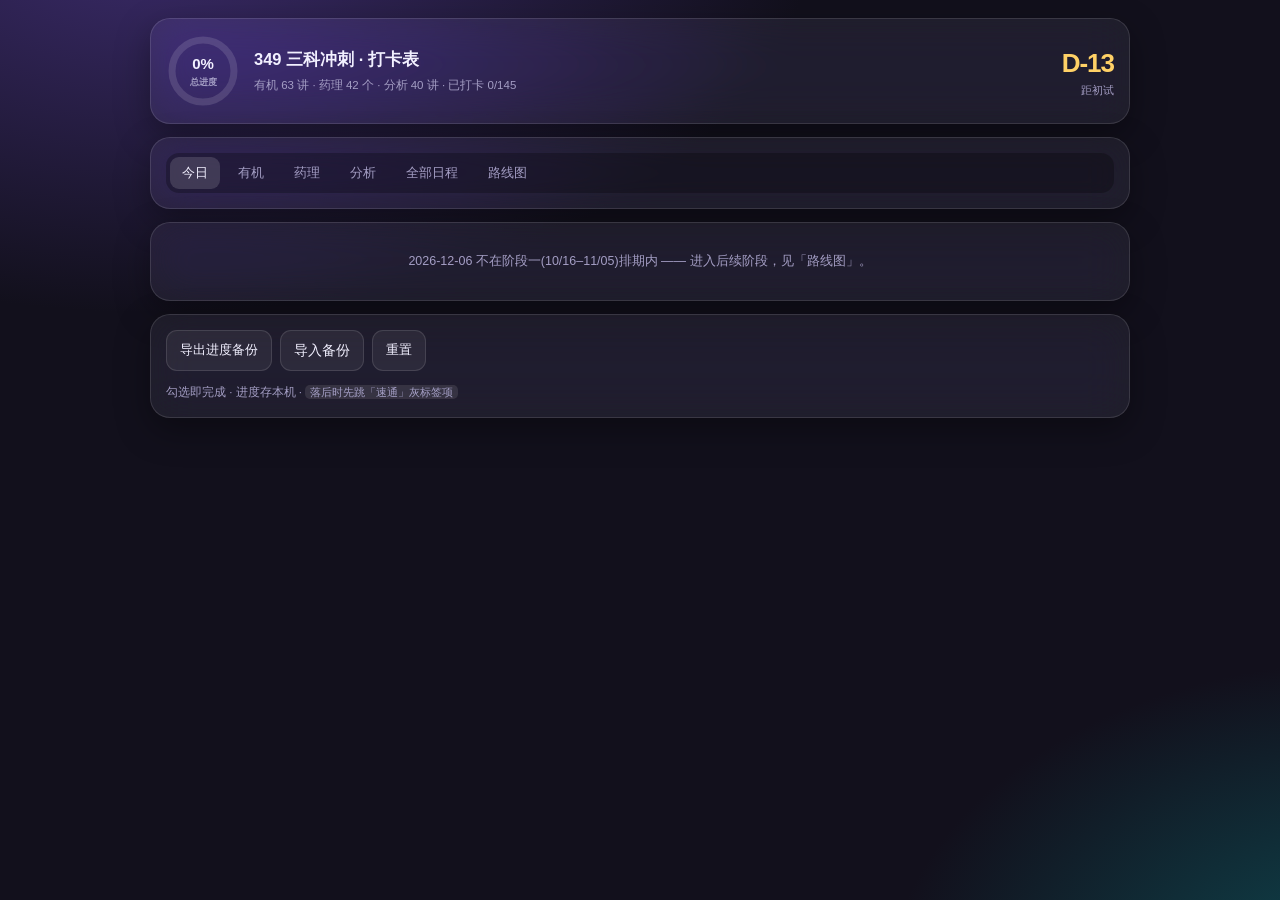
==== index.html @ 3578dec5 "349 三科打卡 PWA：有机63讲/药理42个/分析40讲，21天冲刺排期" ====
<!DOCTYPE html>
<html lang="zh-CN">
<head>
<meta charset="utf-8">
<meta name="viewport" content="width=device-width,initial-scale=1,viewport-fit=cover">
<meta name="apple-mobile-web-app-capable" content="yes">
<meta name="mobile-web-app-capable" content="yes">
<meta name="apple-mobile-web-app-status-bar-style" content="black-translucent">
<meta name="apple-mobile-web-app-title" content="349打卡">
<meta name="theme-color" content="#12101c">
<link rel="manifest" href="manifest.webmanifest">
<link rel="apple-touch-icon" href="icon-180.png">
<link rel="icon" type="image/png" href="icon-192.png">
<title>349 三科打卡</title>
<style>
:root{--bg:#12101c;--card:rgba(255,255,255,.06);--line:rgba(255,255,255,.12);
  --txt:#f2f0ff;--dim:#a49ec4;--ok:#4ade80;--gold:#ffd166;
  --org:#ff4d4f;--pharm:#ffa940;--ana:#40a9ff;--r:20px}
*{box-sizing:border-box;margin:0;padding:0;-webkit-font-smoothing:antialiased}
body{font:14px/1.5 -apple-system,"PingFang SC","Helvetica Neue",sans-serif;color:var(--txt);
  background:radial-gradient(1200px 700px at 12% -8%,#3b2b6b 0,transparent 55%),
             radial-gradient(900px 600px at 108% 110%,#0e4a52 0,transparent 55%),var(--bg);
  min-height:100vh;padding:18px}
.wrap{max-width:980px;margin:0 auto;display:flex;flex-direction:column;gap:13px}
.card{background:var(--card);border:1px solid var(--line);border-radius:var(--r);
  backdrop-filter:blur(22px) saturate(160%);padding:15px;box-shadow:0 12px 34px rgba(0,0,0,.34)}
.top{display:flex;align-items:center;gap:14px}
.ring{position:relative;width:74px;height:74px;flex:0 0 auto}
.ring svg{transform:rotate(-90deg)}
.ring b{position:absolute;inset:0;display:flex;flex-direction:column;align-items:center;
  justify-content:center;font-size:15px}
.ring b i{font-style:normal;font-size:9px;color:var(--dim)}
.hd h1{font-size:16.5px;font-weight:700}
.hd p{font-size:11.5px;color:var(--dim);margin-top:4px;line-height:1.6}
.count{margin-left:auto;text-align:right}
.count strong{font-size:26px;font-weight:800;color:var(--gold);letter-spacing:-1px}
.count span{display:block;font-size:10.5px;color:var(--dim)}
.tabs{display:flex;gap:6px;background:rgba(0,0,0,.26);padding:4px;border-radius:13px;
  align-self:flex-start;flex-wrap:wrap}
.tabs button{border:0;background:transparent;color:var(--dim);font:600 12px/1 inherit;
  padding:7px 12px;border-radius:9px;cursor:pointer;transition:.18s}
.tabs button.on{background:rgba(255,255,255,.14);color:var(--txt)}
.shead{display:flex;align-items:center;gap:9px;margin-bottom:11px}
.shead b{font-size:14.5px}
.shead .pill{font-size:10px;padding:2.5px 8px;border-radius:20px;background:rgba(255,255,255,.1);color:var(--dim)}
.shead em{margin-left:auto;font-style:normal;font-size:11px;color:var(--dim)}
.sub-block{margin-bottom:14px}
.sub-block:last-child{margin-bottom:0}
.bar-mini{height:4px;border-radius:3px;background:rgba(255,255,255,.13);overflow:hidden;flex:1;max-width:120px}
.bar-mini i{display:block;height:100%;width:0;transition:.3s}
.task{display:flex;gap:11px;padding:10px;border-radius:14px;border:1px solid var(--line);
  background:rgba(255,255,255,.035);margin-bottom:8px;position:relative;overflow:hidden;transition:.2s}
.task:last-child{margin-bottom:0}
.task .bar{position:absolute;left:0;top:0;bottom:0;width:3px}
.task.done{opacity:.5;background:rgba(74,222,128,.08);border-color:rgba(74,222,128,.3)}
.task.done .tt{text-decoration:line-through}
.chk{flex:0 0 auto;width:22px;height:22px;border-radius:8px;border:2px solid rgba(255,255,255,.3);
  background:rgba(0,0,0,.2);cursor:pointer;display:flex;align-items:center;justify-content:center;
  font-size:12px;color:transparent;margin-top:2px;transition:.18s}
.task.done .chk{background:var(--ok);border-color:var(--ok);color:#0b2b18}
.tbody{min-width:0;flex:1}
.tline{display:flex;align-items:center;gap:7px;flex-wrap:wrap}
.tkey{font:700 11px/1 ui-monospace,Menlo,monospace;color:#12101c;background:var(--gold);
  padding:3px 6px;border-radius:6px}
.tt{font-size:13.5px;font-weight:600;line-height:1.45}
.tmeta{display:flex;align-items:center;gap:8px;flex-wrap:wrap;margin-top:5px}
.tag{font-size:10px;padding:2.5px 7px;border-radius:20px;background:rgba(255,255,255,.1);color:var(--dim)}
.tag.b{background:rgba(255,77,79,.22);color:#ffb3b3}
.tag.s{background:rgba(64,169,255,.2);color:#a8d8ff}
.min{font-size:10.5px;color:var(--dim)}
.play{margin-left:auto;font-size:11px;color:#a8d8ff;text-decoration:none;
  border:1px solid rgba(64,169,255,.35);padding:3px 9px;border-radius:20px;white-space:nowrap}
.play:hover{background:rgba(64,169,255,.16)}
.note{font-size:11.5px;color:var(--dim);margin-top:5px;line-height:1.55}
.day{border:1px solid var(--line);border-radius:14px;margin-bottom:7px;background:rgba(255,255,255,.03);overflow:hidden}
.dhead{display:flex;align-items:center;gap:9px;padding:9px 11px;cursor:pointer;font-size:12.5px}
.dhead b{font-size:12px;color:var(--dim);min-width:34px}
.dhead .dprog{margin-left:auto;font-size:11px;color:var(--dim)}
.dbody{padding:0 11px 10px}
.dots{display:flex;gap:3px}
.dots i{width:16px;height:4px;border-radius:3px;background:rgba(255,255,255,.3)}
.ph{display:flex;gap:11px;padding:11px;border-radius:14px;border:1px solid var(--line);
  background:rgba(255,255,255,.03);margin-bottom:8px}
.ph .dot{width:9px;height:9px;border-radius:50%;flex:0 0 auto;margin-top:5px}
.ph h4{font-size:13px}
.ph .rng{font-size:10.5px;color:var(--dim);margin-left:7px}
.ph p{font-size:11.5px;color:var(--dim);margin-top:5px;line-height:1.6}
.tools{display:flex;gap:8px;flex-wrap:wrap}
.tools button,.tools label{border:1px solid var(--line);background:rgba(255,255,255,.06);color:var(--txt);
  font:600 11.5px/1 inherit;padding:9px 13px;border-radius:11px;cursor:pointer}
.tools button:hover,.tools label:hover{background:rgba(255,255,255,.13)}
.hint{font-size:11.5px;color:var(--dim);line-height:1.75}
.hint code{background:rgba(255,255,255,.1);padding:1px 5px;border-radius:5px;font-size:10.5px}
.empty{font-size:12.5px;color:var(--dim);padding:14px;text-align:center}
body{padding:18px 18px calc(22px + env(safe-area-inset-bottom))}
@media (max-width:600px){
  body{padding:12px 11px calc(24px + env(safe-area-inset-bottom))}
  .wrap{gap:10px}
  .card{padding:13px;border-radius:17px}
  .top{gap:10px}
  .ring,.ring svg{width:60px;height:60px}
  .ring b{font-size:13px}.ring b i{font-size:8.5px}
  .hd h1{font-size:14px}.hd p{font-size:10px}
  .count strong{font-size:21px}.count span{font-size:9.5px}
  .tabs{width:100%;display:grid;grid-template-columns:repeat(3,1fr);gap:5px}
  .tabs button{padding:9px 2px;font-size:11.5px;text-align:center}
  .task{padding:11px 9px;gap:9px}
  .tt{font-size:13px}
  .tkey{font-size:10px}
  .play{padding:4px 9px;font-size:10.5px}
  .shead{flex-wrap:wrap}.shead em{margin-left:auto}
  .bar-mini{max-width:70px}
}
</style>
</head>
<body>
<div class="wrap">
  <div class="card top">
    <div class="ring">
      <svg width="74" height="74">
        <circle cx="37" cy="37" r="31" stroke="rgba(255,255,255,.13)" stroke-width="7" fill="none"></circle>
        <circle id="rg" cx="37" cy="37" r="31" stroke="url(#gd)" stroke-width="7" fill="none"
                stroke-linecap="round" stroke-dasharray="195" stroke-dashoffset="195"></circle>
        <defs><linearGradient id="gd" x1="0" y1="0" x2="1" y2="1">
          <stop offset="0%" stop-color="#4ade80"/><stop offset="100%" stop-color="#ffd166"/></linearGradient></defs>
      </svg>
      <b id="rp">0%<i>总进度</i></b>
    </div>
    <div class="hd">
      <h1>349 三科冲刺 · 打卡表</h1>
      <p id="sub">有机 63 讲 · 药理 42 个 · 分析 40 讲</p>
    </div>
    <div class="count"><strong id="cd">D-64</strong><span>距初试</span></div>
  </div>

  <div class="card"><div class="tabs" id="tabs">
    <button data-v="today" class="on">今日</button>
    <button data-v="org">有机</button>
    <button data-v="pharm">药理</button>
    <button data-v="ana">分析</button>
    <button data-v="all">全部日程</button>
    <button data-v="phase">路线图</button>
  </div></div>

  <div id="view"></div>

  <div class="card">
    <div class="tools">
      <button id="exp">导出进度备份</button>
      <label>导入备份<input type="file" id="imp" accept=".json" hidden></label>
      <button id="rst">重置</button>
    </div>
    <p class="hint" style="margin-top:11px">
      勾选即完成 · 进度存本机 · <code>落后时先跳「速通」灰标签项</code>
    </p>
  </div>
</div>

<script>
const LS='t349_progress_v1';
let P=null, S=JSON.parse(localStorage.getItem(LS)||'{"done":{}}');
if(!S.done)S.done={};
const save=()=>localStorage.setItem(LS,JSON.stringify(S));
const esc=s=>String(s).replace(/[&<>"]/g,c=>({'&':'&amp;','<':'&lt;','>':'&gt;','"':'&quot;'}[c]));
const todayISO=()=>new Date().toISOString().slice(0,10);
const SN={org:'有机',pharm:'药理',ana:'分析'};
let TAB='today';

function allTasks(){const a=[];P.days.forEach(d=>d.tasks.forEach(t=>a.push(t)));return a;}
function stats(){const a=allTasks();const u=[...new Set(a.map(t=>t.sub+'|'+t.key+'|'+t.bvid))];
  const dn=u.filter(k=>S.done[k]).length;return {total:u.length,done:dn,pct:Math.round(dn/u.length*100)};}
const tid=t=>t.sub+'|'+t.key+'|'+t.bvid;

function taskHTML(t){
  const d=!!S.done[tid(t)], col=P.meta.subjects[t.sub].color;
  return `<div class="task ${d?'done':''}" style="--accent:${col}">
    <div class="bar" style="background:${col}"></div>
    <div class="chk" data-act="t" data-k="${tid(t)}">✓</div>
    <div class="tbody">
      <div class="tline"><span class="tkey">${esc(t.key)}</span><span class="tt">${esc(t.title)}</span></div>
      <div class="tmeta">
        <span class="tag ${t.level==='必看'?'b':(t.level==='速通'?'s':'')}">${t.level}</span>
        <span class="tag">${esc(t.group)}</span>
        <span class="min">${t.dur}</span>
        <a class="play" href="${t.url}" target="_blank" rel="noopener">▶ B站</a>
      </div>
      ${t.note?`<div class="note">· ${esc(t.note)}</div>`:''}
    </div></div>`;
}

function subBlock(sub,tasks){
  const m=P.meta.subjects[sub], dn=tasks.filter(t=>S.done[tid(t)]).length;
  const pc=tasks.length?Math.round(dn/tasks.length*100):0;
  return `<div class="sub-block">
    <div class="shead"><b style="color:${m.color}">${m.name}</b>
      <span class="pill">${tasks.length} 项 · ${Math.round(tasks.reduce((s,t)=>s+t.sec,0)/60)} 分钟</span>
      <span class="bar-mini"><i style="width:${pc}%;background:${m.color}"></i></span>
      <em>${dn}/${tasks.length}</em></div>
    ${tasks.map(taskHTML).join('')}</div>`;
}

function render(){
  const v=document.getElementById('view'), t=todayISO();
  if(TAB==='today'){
    const d=P.days.find(x=>x.date===t);
    if(!d){
      v.innerHTML=`<div class="card"><div class="empty">${t} 不在阶段一(10/16–11/05)排期内 —— 进入后续阶段，见「路线图」。</div></div>`;
    }else{
      let h='';
      ['org','pharm','ana'].forEach(s=>{
        const ts=d.tasks.filter(x=>x.sub===s); if(ts.length) h+=subBlock(s,ts);
      });
      v.innerHTML=`<div class="card">
        <div class="shead"><b>${d.date} ${d.wd}</b><span class="pill">Day ${d.day}</span>
          <em>共 ${d.min} 分钟 · 有机${d.by.org} 药理${d.by.pharm} 分析${d.by.ana}</em></div>
        ${h}</div>`;
    }
  }else if(TAB==='all'){
    let h='';
    P.days.forEach(d=>{
      const dn=d.tasks.filter(x=>S.done[tid(x)]).length;
      const dots=['org','pharm','ana'].map(s=>{
        const a=d.tasks.filter(x=>x.sub===s),ok=a.filter(x=>S.done[tid(x)]).length;
        return `<i style="background:${P.meta.subjects[s].color};opacity:${a.length?0.25+0.75*ok/a.length:0.12}"></i>`;
      }).join('');
      h+=`<div class="day"><div class="dhead" data-act="day" data-i="${d.day}">
        <b>D${d.day}</b><span>${d.date} ${d.wd}</span>
        <span class="dots">${dots}</span>
        <span class="dprog">${dn}/${d.tasks.length} · ${d.min}分</span></div>
        <div class="dbody" id="b-${d.day}">${['org','pharm','ana'].map(s=>{
          const a=d.tasks.filter(x=>x.sub===s);return a.length?subBlock(s,a):'';}).join('')}</div></div>`;
    });
    v.innerHTML=`<div class="card">${h}</div>`;
    v.querySelectorAll('.dbody').forEach(b=>b.style.display='none');
  }else if(TAB==='phase'){
    v.innerHTML='<div class="card">'+P.phases.map(p=>`<div class="ph">
      <div class="dot" style="background:${p.color}"></div>
      <div><h4>${p.name}<span class="rng">${p.range}</span></h4><p>${esc(p.desc)}</p></div></div>`).join('')+
      `<p class="hint" style="margin-top:6px">配比：<b>${esc(P.meta.ratio)}</b><br>${esc(P.meta.principle)}</p></div>`;
  }else{
    const all=allTasks().filter(x=>x.sub===TAB);
    const g={};all.forEach(x=>{(g[x.group]=g[x.group]||[]).push(x)});
    let h=`<div class="card"><p class="hint" style="margin-bottom:4px">${P.meta.subjects[TAB].name} ·
       共 ${all.length} 项 · ${Math.round(all.reduce((s,x)=>s+x.sec,0)/60)} 分钟（${P.meta.subjects[TAB].weight}）</p></div>`;
    Object.keys(g).forEach(k=>{
      h+=`<div class="card"><div class="shead"><b style="color:${P.meta.subjects[TAB].color}">${esc(k)}</b>
        <span class="pill">${g[k].length} 项</span></div>${g[k].map(taskHTML).join('')}</div>`;
    });
    v.innerHTML=h;
  }
  const st=stats();
  document.getElementById('rp').innerHTML=st.pct+'%<i>总进度</i>';
  document.getElementById('rg').setAttribute('stroke-dashoffset',195-195*st.pct/100);
  const ex=new Date(P.meta.exam+'T00:00:00');
  document.getElementById('cd').textContent='D-'+Math.max(0,Math.ceil((ex-new Date())/864e5));
  document.getElementById('sub').textContent=
    `有机 ${P.counts.org} 讲 · 药理 ${P.counts.pharm} 个 · 分析 ${P.counts.ana} 讲 · 已打卡 ${st.done}/${st.total}`;
}

document.addEventListener('click',e=>{
  const c=e.target.closest('[data-act="t"]');
  if(c){const k=c.dataset.k; if(S.done[k])delete S.done[k]; else S.done[k]=Date.now(); save(); render(); return;}
  const dh=e.target.closest('[data-act="day"]');
  if(dh){const b=document.getElementById('b-'+dh.dataset.i);
    if(b)b.style.display=b.style.display==='none'?'':'none';}
});
document.getElementById('tabs').addEventListener('click',e=>{
  const b=e.target.closest('button'); if(!b)return;
  TAB=b.dataset.v;
  [...document.querySelectorAll('#tabs button')].forEach(x=>x.classList.toggle('on',x===b));
  render();
});
document.getElementById('exp').onclick=()=>{
  const a=document.createElement('a');
  a.href=URL.createObjectURL(new Blob([JSON.stringify(S,null,1)],{type:'application/json'}));
  a.download='349打卡进度_'+todayISO()+'.json'; a.click();
};
document.getElementById('imp').onchange=e=>{
  const f=e.target.files[0]; if(!f)return;
  const r=new FileReader();
  r.onload=()=>{try{const o=JSON.parse(r.result);
    if(o.done){S=o;save();render();alert('已恢复 '+Object.keys(S.done).length+' 条打卡');}}catch(_){alert('解析失败');}};
  r.readAsText(f);
};
document.getElementById('rst').onclick=()=>{if(confirm('清空打卡记录？建议先导出。')){S={done:{}};save();render();}};

fetch('plan3.json').then(r=>r.json()).then(j=>{P=j;render();}).catch(()=>{
  document.getElementById('view').innerHTML=
    '<div class="card"><div class="empty">plan3.json 未加载：请用文件夹里的「启动打卡小组件.command」打开，或确认网页已完整上传。</div></div>';
});

/* 离线可用：网络优先，断网回落缓存 */
if('serviceWorker' in navigator&&location.protocol==='https:'){
  navigator.serviceWorker.register('sw.js').catch(()=>{});
}
</script>
</body>
</html>
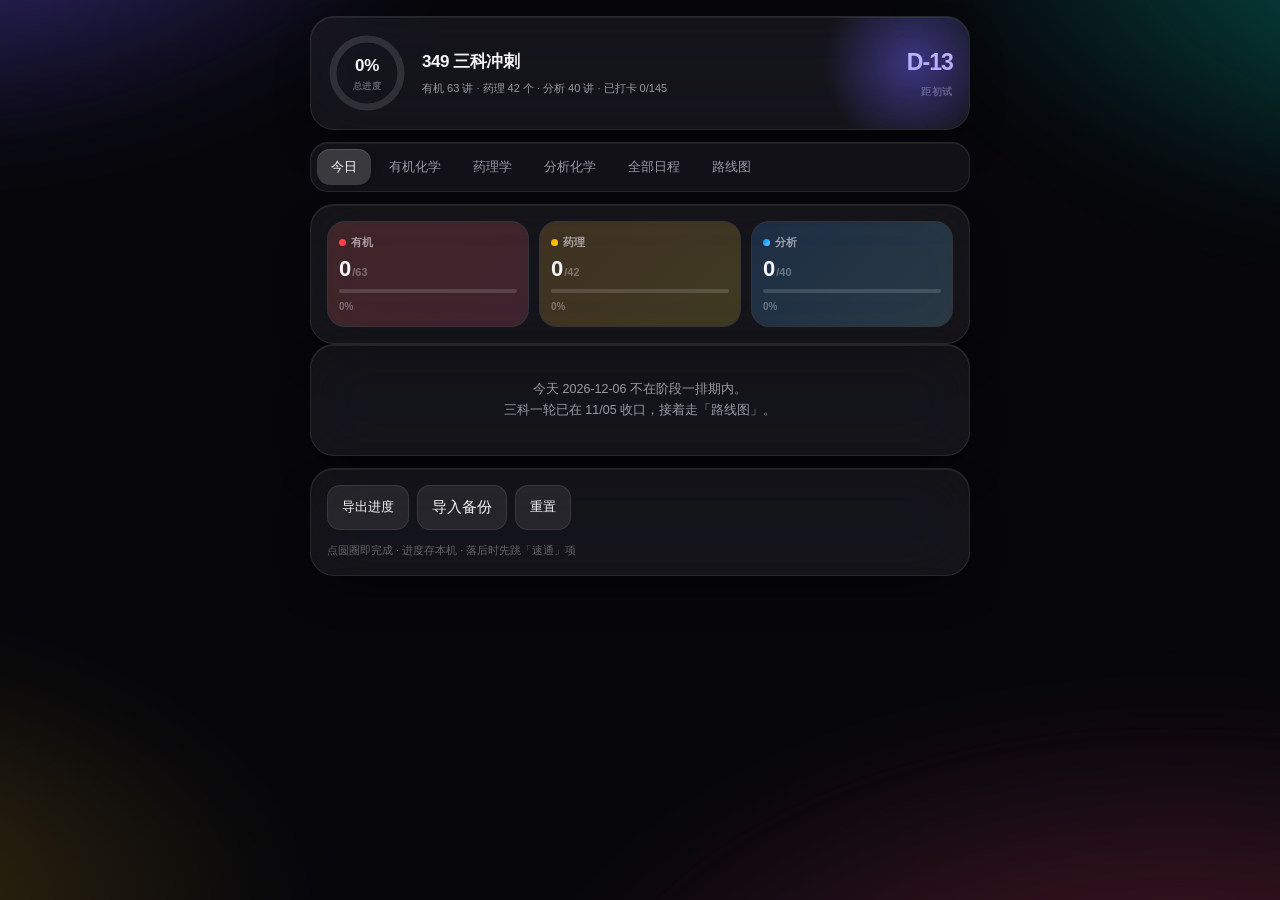
==== commit e8b24b89: "重做视觉：极光背景 + 毛玻璃卡 + 渐变环 + iOS 分段控件 + 三科迷你方块" ====
--- a/index.html
+++ b/index.html
@@ -7,137 +7,202 @@
 <meta name="mobile-web-app-capable" content="yes">
 <meta name="apple-mobile-web-app-status-bar-style" content="black-translucent">
 <meta name="apple-mobile-web-app-title" content="349打卡">
-<meta name="theme-color" content="#12101c">
+<meta name="theme-color" content="#07070b">
 <link rel="manifest" href="manifest.webmanifest">
 <link rel="apple-touch-icon" href="icon-180.png">
 <link rel="icon" type="image/png" href="icon-192.png">
 <title>349 三科打卡</title>
 <style>
-:root{--bg:#12101c;--card:rgba(255,255,255,.06);--line:rgba(255,255,255,.12);
-  --txt:#f2f0ff;--dim:#a49ec4;--ok:#4ade80;--gold:#ffd166;
-  --org:#ff4d4f;--pharm:#ffa940;--ana:#40a9ff;--r:20px}
-*{box-sizing:border-box;margin:0;padding:0;-webkit-font-smoothing:antialiased}
-body{font:14px/1.5 -apple-system,"PingFang SC","Helvetica Neue",sans-serif;color:var(--txt);
-  background:radial-gradient(1200px 700px at 12% -8%,#3b2b6b 0,transparent 55%),
-             radial-gradient(900px 600px at 108% 110%,#0e4a52 0,transparent 55%),var(--bg);
-  min-height:100vh;padding:18px}
-.wrap{max-width:980px;margin:0 auto;display:flex;flex-direction:column;gap:13px}
-.card{background:var(--card);border:1px solid var(--line);border-radius:var(--r);
-  backdrop-filter:blur(22px) saturate(160%);padding:15px;box-shadow:0 12px 34px rgba(0,0,0,.34)}
-.top{display:flex;align-items:center;gap:14px}
-.ring{position:relative;width:74px;height:74px;flex:0 0 auto}
-.ring svg{transform:rotate(-90deg)}
-.ring b{position:absolute;inset:0;display:flex;flex-direction:column;align-items:center;
-  justify-content:center;font-size:15px}
-.ring b i{font-style:normal;font-size:9px;color:var(--dim)}
-.hd h1{font-size:16.5px;font-weight:700}
-.hd p{font-size:11.5px;color:var(--dim);margin-top:4px;line-height:1.6}
-.count{margin-left:auto;text-align:right}
-.count strong{font-size:26px;font-weight:800;color:var(--gold);letter-spacing:-1px}
-.count span{display:block;font-size:10.5px;color:var(--dim)}
-.tabs{display:flex;gap:6px;background:rgba(0,0,0,.26);padding:4px;border-radius:13px;
-  align-self:flex-start;flex-wrap:wrap}
-.tabs button{border:0;background:transparent;color:var(--dim);font:600 12px/1 inherit;
-  padding:7px 12px;border-radius:9px;cursor:pointer;transition:.18s}
-.tabs button.on{background:rgba(255,255,255,.14);color:var(--txt)}
-.shead{display:flex;align-items:center;gap:9px;margin-bottom:11px}
-.shead b{font-size:14.5px}
-.shead .pill{font-size:10px;padding:2.5px 8px;border-radius:20px;background:rgba(255,255,255,.1);color:var(--dim)}
-.shead em{margin-left:auto;font-style:normal;font-size:11px;color:var(--dim)}
-.sub-block{margin-bottom:14px}
-.sub-block:last-child{margin-bottom:0}
-.bar-mini{height:4px;border-radius:3px;background:rgba(255,255,255,.13);overflow:hidden;flex:1;max-width:120px}
-.bar-mini i{display:block;height:100%;width:0;transition:.3s}
-.task{display:flex;gap:11px;padding:10px;border-radius:14px;border:1px solid var(--line);
-  background:rgba(255,255,255,.035);margin-bottom:8px;position:relative;overflow:hidden;transition:.2s}
+:root{
+  --bg:#07070b; --txt:#f5f5f7;
+  --dim:rgba(235,235,245,.62); --dim2:rgba(235,235,245,.36);
+  --line:rgba(255,255,255,.085); --glass:rgba(255,255,255,.055);
+  --ok:#30D158; --org:#FF453A; --pharm:#FF9F0A; --ana:#0A84FF; --r:24px;
+}
+*{box-sizing:border-box;margin:0;padding:0;-webkit-font-smoothing:antialiased;-webkit-tap-highlight-color:transparent}
+html{-webkit-text-size-adjust:100%}
+body{
+  font:15px/1.5 -apple-system,BlinkMacSystemFont,"SF Pro Text","PingFang SC","Helvetica Neue",sans-serif;
+  color:var(--txt);background:var(--bg);min-height:100vh;overscroll-behavior-y:none;
+  padding:16px 16px calc(26px + env(safe-area-inset-bottom));
+}
+/* 极光壁纸背景 */
+body::before{content:'';position:fixed;inset:-25%;z-index:-1;pointer-events:none;
+  background:
+    radial-gradient(42% 34% at 12% 4%,rgba(109,94,252,.60),transparent 70%),
+    radial-gradient(38% 30% at 92% 12%,rgba(23,195,178,.38),transparent 72%),
+    radial-gradient(48% 38% at 78% 96%,rgba(255,92,122,.30),transparent 72%),
+    radial-gradient(36% 28% at 6% 84%,rgba(255,198,92,.22),transparent 74%);
+  filter:blur(46px) saturate(150%);
+  animation:drift 28s ease-in-out infinite alternate}
+@keyframes drift{from{transform:translate3d(0,0,0) scale(1)}to{transform:translate3d(-3%,2%,0) scale(1.14)}}
+@media (prefers-reduced-motion:reduce){body::before{animation:none}}
+.wrap{max-width:660px;margin:0 auto;display:flex;flex-direction:column;gap:12px}
+.card{background:var(--glass);border:1px solid var(--line);border-radius:var(--r);
+  backdrop-filter:blur(30px) saturate(180%);-webkit-backdrop-filter:blur(30px) saturate(180%);
+  padding:16px;box-shadow:inset 0 1px 0 rgba(255,255,255,.07),0 20px 44px -16px rgba(0,0,0,.72)}
+/* 顶部 */
+.hero{display:flex;align-items:center;gap:15px;position:relative;overflow:hidden}
+.hero::after{content:'';position:absolute;right:-34px;top:-44px;width:180px;height:180px;
+  background:radial-gradient(closest-side,rgba(109,94,252,.45),transparent);pointer-events:none}
+.ring{position:relative;width:80px;height:80px;flex:0 0 auto}
+.ring svg{display:block;transform:rotate(-90deg)}
+.ring b{position:absolute;inset:0;display:flex;flex-direction:column;align-items:center;justify-content:center;
+  font-size:17px;font-weight:800;letter-spacing:-.02em;font-variant-numeric:tabular-nums}
+.ring b i{font-style:normal;font-size:8.5px;font-weight:600;color:var(--dim2);letter-spacing:.04em;margin-top:1px}
+.hd{min-width:0;flex:1}
+.hd h1{font-size:17px;font-weight:800;letter-spacing:-.03em}
+.hd p{font-size:11px;color:var(--dim);margin-top:5px;line-height:1.55;font-variant-numeric:tabular-nums}
+.count{text-align:right;flex:0 0 auto;position:relative}
+.count strong{display:block;font-size:23px;font-weight:800;letter-spacing:-.04em;font-variant-numeric:tabular-nums;
+  background:linear-gradient(135deg,#fff,#c9b8ff);-webkit-background-clip:text;background-clip:text;-webkit-text-fill-color:transparent}
+.count span{font-size:9.5px;font-weight:600;color:var(--dim2);letter-spacing:.06em}
+/* 分段控件：可左右滑动 */
+.segbar{position:sticky;top:0;z-index:30;padding:6px;border-radius:18px;
+  background:rgba(22,22,28,.76);border:1px solid var(--line);
+  backdrop-filter:blur(26px) saturate(180%);-webkit-backdrop-filter:blur(26px) saturate(180%);
+  box-shadow:inset 0 1px 0 rgba(255,255,255,.06)}
+.seg{display:flex;gap:4px;overflow-x:auto;-webkit-overflow-scrolling:touch;scrollbar-width:none}
+.seg::-webkit-scrollbar{display:none}
+.seg button{flex:0 0 auto;border:0;background:transparent;color:var(--dim);
+  font:600 13px/1 inherit;padding:9px 14px;border-radius:13px;white-space:nowrap;cursor:pointer;
+  transition:background .22s,color .22s,transform .16s cubic-bezier(.2,.8,.2,1)}
+.seg button:active{transform:scale(.94)}
+.seg button.on{background:rgba(255,255,255,.17);color:#fff;
+  box-shadow:0 1px 0 rgba(255,255,255,.14) inset,0 4px 12px -4px rgba(0,0,0,.7)}
+/* 三科迷你网格（万能小组件那种小方块排布） */
+.mrow{display:grid;grid-template-columns:repeat(3,1fr);gap:10px}
+.mini{position:relative;border-radius:18px;padding:12px 11px;overflow:hidden;
+  background:rgba(255,255,255,.05);border:1px solid var(--line)}
+.mini::before{content:'';position:absolute;inset:0;background:var(--g);opacity:.14;pointer-events:none}
+.mini .mtop{display:flex;align-items:center;gap:5px;font-size:11px;font-weight:700;color:var(--dim);position:relative}
+.mini .mtop i{width:7px;height:7px;border-radius:50%;background:var(--g);flex:0 0 auto}
+.mini .mnum{position:relative;margin-top:7px;font-size:22px;font-weight:800;letter-spacing:-.045em;
+  font-variant-numeric:tabular-nums;line-height:1}
+.mini .mnum em{font-style:normal;font-size:11px;font-weight:700;color:var(--dim2);margin-left:2px;letter-spacing:0}
+.mbar{position:relative;height:4px;border-radius:3px;background:rgba(255,255,255,.14);margin-top:9px;overflow:hidden}
+.mbar i{display:block;height:100%;border-radius:3px;background:var(--g);transition:width .45s cubic-bezier(.2,.8,.2,1)}
+.mini .mfoot{position:relative;margin-top:6px;font-size:10px;font-weight:600;color:var(--dim2);font-variant-numeric:tabular-nums}
+/* 分组标题 */
+.ghead{display:flex;align-items:center;gap:8px;margin-bottom:10px}
+.ghead b{font-size:14px;font-weight:800;letter-spacing:-.02em;display:flex;align-items:center;gap:6px}
+.ghead b i{width:8px;height:8px;border-radius:50%;background:var(--g);flex:0 0 auto}
+.ghead .pill{font-size:10px;font-weight:600;color:var(--dim);background:rgba(255,255,255,.09);
+  padding:3px 9px;border-radius:20px;font-variant-numeric:tabular-nums}
+.ghead em{margin-left:auto;font-style:normal;font-size:11px;font-weight:700;color:var(--dim2);font-variant-numeric:tabular-nums}
+.sblock{margin-bottom:15px}
+.sblock:last-child{margin-bottom:0}
+/* 任务行 */
+.task{display:flex;gap:11px;padding:12px;border-radius:18px;margin-bottom:8px;position:relative;
+  overflow:hidden;background:rgba(255,255,255,.045);border:1px solid rgba(255,255,255,.07);
+  transition:transform .16s cubic-bezier(.2,.8,.2,1),background .22s,opacity .22s,border-color .22s}
 .task:last-child{margin-bottom:0}
-.task .bar{position:absolute;left:0;top:0;bottom:0;width:3px}
-.task.done{opacity:.5;background:rgba(74,222,128,.08);border-color:rgba(74,222,128,.3)}
-.task.done .tt{text-decoration:line-through}
-.chk{flex:0 0 auto;width:22px;height:22px;border-radius:8px;border:2px solid rgba(255,255,255,.3);
-  background:rgba(0,0,0,.2);cursor:pointer;display:flex;align-items:center;justify-content:center;
-  font-size:12px;color:transparent;margin-top:2px;transition:.18s}
-.task.done .chk{background:var(--ok);border-color:var(--ok);color:#0b2b18}
+.task:active{transform:scale(.982)}
+.task::before{content:'';position:absolute;left:0;top:0;bottom:0;width:2.5px;background:var(--g);opacity:.95}
+.task.done{opacity:.46;background:rgba(48,209,88,.07);border-color:rgba(48,209,88,.22)}
+.task.done .tt{text-decoration:line-through;text-decoration-color:rgba(235,235,245,.5)}
+.chk{width:24px;height:24px;border-radius:50%;flex:0 0 auto;margin-top:1px;cursor:pointer;
+  display:flex;align-items:center;justify-content:center;font-size:12px;font-weight:800;color:transparent;
+  border:1.8px solid rgba(255,255,255,.28);background:rgba(255,255,255,.04);
+  transition:transform .18s cubic-bezier(.2,.8,.2,1),background .22s,border-color .22s,color .22s}
+.chk:active{transform:scale(.84)}
+.task.done .chk{background:var(--g);border-color:transparent;color:#fff;
+  box-shadow:0 4px 14px -3px rgba(0,0,0,.6)}
 .tbody{min-width:0;flex:1}
-.tline{display:flex;align-items:center;gap:7px;flex-wrap:wrap}
-.tkey{font:700 11px/1 ui-monospace,Menlo,monospace;color:#12101c;background:var(--gold);
-  padding:3px 6px;border-radius:6px}
-.tt{font-size:13.5px;font-weight:600;line-height:1.45}
-.tmeta{display:flex;align-items:center;gap:8px;flex-wrap:wrap;margin-top:5px}
-.tag{font-size:10px;padding:2.5px 7px;border-radius:20px;background:rgba(255,255,255,.1);color:var(--dim)}
-.tag.b{background:rgba(255,77,79,.22);color:#ffb3b3}
-.tag.s{background:rgba(64,169,255,.2);color:#a8d8ff}
-.min{font-size:10.5px;color:var(--dim)}
-.play{margin-left:auto;font-size:11px;color:#a8d8ff;text-decoration:none;
-  border:1px solid rgba(64,169,255,.35);padding:3px 9px;border-radius:20px;white-space:nowrap}
-.play:hover{background:rgba(64,169,255,.16)}
-.note{font-size:11.5px;color:var(--dim);margin-top:5px;line-height:1.55}
-.day{border:1px solid var(--line);border-radius:14px;margin-bottom:7px;background:rgba(255,255,255,.03);overflow:hidden}
-.dhead{display:flex;align-items:center;gap:9px;padding:9px 11px;cursor:pointer;font-size:12.5px}
-.dhead b{font-size:12px;color:var(--dim);min-width:34px}
-.dhead .dprog{margin-left:auto;font-size:11px;color:var(--dim)}
-.dbody{padding:0 11px 10px}
-.dots{display:flex;gap:3px}
-.dots i{width:16px;height:4px;border-radius:3px;background:rgba(255,255,255,.3)}
-.ph{display:flex;gap:11px;padding:11px;border-radius:14px;border:1px solid var(--line);
-  background:rgba(255,255,255,.03);margin-bottom:8px}
-.ph .dot{width:9px;height:9px;border-radius:50%;flex:0 0 auto;margin-top:5px}
-.ph h4{font-size:13px}
-.ph .rng{font-size:10.5px;color:var(--dim);margin-left:7px}
+.tline{display:flex;align-items:baseline;gap:7px;flex-wrap:wrap}
+.tkey{font:800 10.5px/1 ui-monospace,SFMono-Regular,Menlo,monospace;letter-spacing:.02em;
+  color:#fff;background:rgba(255,255,255,.12);padding:4px 7px;border-radius:7px;position:relative;top:-1px}
+.tt{font-size:14px;font-weight:600;line-height:1.42;letter-spacing:-.012em;
+  display:-webkit-box;-webkit-line-clamp:2;-webkit-box-orient:vertical;overflow:hidden}
+.tmeta{display:flex;align-items:center;gap:7px;flex-wrap:wrap;margin-top:6px}
+.tag{font-size:10px;font-weight:700;padding:3px 8px;border-radius:20px;
+  background:rgba(255,255,255,.09);color:var(--dim)}
+.tag.b{background:rgba(255,69,58,.2);color:#FF8A80}
+.tag.s{background:rgba(100,210,255,.17);color:#8FD6FF}
+.min{font-size:10.5px;font-weight:600;color:var(--dim2);font-variant-numeric:tabular-nums}
+.play{margin-left:auto;display:inline-flex;align-items:center;gap:4px;text-decoration:none;
+  font-size:11px;font-weight:700;color:#8FD6FF;background:rgba(10,132,255,.15);
+  border:1px solid rgba(10,132,255,.24);padding:5px 11px;border-radius:20px;white-space:nowrap;
+  transition:transform .16s,background .2s}
+.play:active{transform:scale(.93);background:rgba(10,132,255,.3)}
+.note{font-size:11.5px;color:var(--dim);margin-top:6px;line-height:1.55}
+/* 全部日程 */
+.day{border-radius:20px;margin-bottom:8px;overflow:hidden;
+  background:rgba(255,255,255,.04);border:1px solid rgba(255,255,255,.07);transition:background .22s,border-color .22s}
+.day.now{background:rgba(255,255,255,.075);border-color:rgba(255,255,255,.22);
+  box-shadow:0 12px 32px -18px rgba(0,0,0,.9),0 0 0 1px rgba(255,255,255,.05)}
+.dhead{display:flex;align-items:center;gap:9px;padding:11px 13px;cursor:pointer}
+.dnum{font-size:13px;font-weight:800;letter-spacing:-.02em;min-width:30px;font-variant-numeric:tabular-nums}
+.ddate{font-size:12px;font-weight:600;color:var(--dim);font-variant-numeric:tabular-nums}
+.dots{display:flex;gap:3px;margin-left:2px}
+.dots i{width:13px;height:5px;border-radius:3px;background:var(--g)}
+.dprog{margin-left:auto;font-size:11px;font-weight:700;color:var(--dim2);font-variant-numeric:tabular-nums}
+.dbody{padding:0 13px 12px}
+.nowtag{font-size:9.5px;font-weight:800;color:#fff;background:var(--ok);padding:2.5px 7px;border-radius:20px;letter-spacing:.03em}
+/* 路线图 */
+.ph{display:flex;gap:11px;padding:12px;border-radius:18px;margin-bottom:8px;position:relative;
+  background:rgba(255,255,255,.045);border:1px solid rgba(255,255,255,.07)}
+.ph .pdot{width:9px;height:9px;border-radius:50%;flex:0 0 auto;margin-top:6px;box-shadow:0 0 12px currentColor}
+.ph h4{font-size:13.5px;font-weight:700;letter-spacing:-.015em}
+.ph .rng{font-size:10.5px;font-weight:700;color:var(--dim2);margin-left:8px;font-variant-numeric:tabular-nums}
 .ph p{font-size:11.5px;color:var(--dim);margin-top:5px;line-height:1.6}
+/* 工具 */
 .tools{display:flex;gap:8px;flex-wrap:wrap}
-.tools button,.tools label{border:1px solid var(--line);background:rgba(255,255,255,.06);color:var(--txt);
-  font:600 11.5px/1 inherit;padding:9px 13px;border-radius:11px;cursor:pointer}
-.tools button:hover,.tools label:hover{background:rgba(255,255,255,.13)}
-.hint{font-size:11.5px;color:var(--dim);line-height:1.75}
-.hint code{background:rgba(255,255,255,.1);padding:1px 5px;border-radius:5px;font-size:10.5px}
-.empty{font-size:12.5px;color:var(--dim);padding:14px;text-align:center}
-body{padding:18px 18px calc(22px + env(safe-area-inset-bottom))}
+.tools button,.tools label{border:1px solid var(--line);background:rgba(255,255,255,.08);color:var(--txt);
+  font:700 12px/1 inherit;padding:10px 14px;border-radius:13px;cursor:pointer;
+  transition:background .2s,transform .16s cubic-bezier(.2,.8,.2,1)}
+.tools button:active,.tools label:active{transform:scale(.95);background:rgba(255,255,255,.16)}
+.hint{font-size:11px;color:var(--dim2);line-height:1.7;margin-top:11px}
+.hint code{background:rgba(255,255,255,.11);padding:1px 6px;border-radius:6px}
+.empty{font-size:12.5px;color:var(--dim);padding:18px 10px;text-align:center;line-height:1.7}
+/* 手机 */
 @media (max-width:600px){
-  body{padding:12px 11px calc(24px + env(safe-area-inset-bottom))}
+  body{padding:12px 11px calc(26px + env(safe-area-inset-bottom))}
   .wrap{gap:10px}
-  .card{padding:13px;border-radius:17px}
-  .top{gap:10px}
-  .ring,.ring svg{width:60px;height:60px}
-  .ring b{font-size:13px}.ring b i{font-size:8.5px}
-  .hd h1{font-size:14px}.hd p{font-size:10px}
-  .count strong{font-size:21px}.count span{font-size:9.5px}
-  .tabs{width:100%;display:grid;grid-template-columns:repeat(3,1fr);gap:5px}
-  .tabs button{padding:9px 2px;font-size:11.5px;text-align:center}
-  .task{padding:11px 9px;gap:9px}
-  .tt{font-size:13px}
-  .tkey{font-size:10px}
-  .play{padding:4px 9px;font-size:10.5px}
-  .shead{flex-wrap:wrap}.shead em{margin-left:auto}
-  .bar-mini{max-width:70px}
-}
+  .card{padding:14px;border-radius:22px}
+  .hero{gap:12px}
+  .ring,.ring svg{width:72px;height:72px}
+  .ring b{font-size:15px}
+  .hd h1{font-size:15.5px}
+  .hd p{font-size:10px}
+  .count strong{font-size:19px}
+  .mrow{gap:8px}
+  .mini{padding:11px 9px;border-radius:16px}
+  .mini .mnum{font-size:19px}
+  .seg button{padding:9px 12px;font-size:12.5px}
+  .task{padding:11px 10px;border-radius:16px;gap:10px}
+  .tt{font-size:13.5px}
+}
+
 </style>
 </head>
 <body>
 <div class="wrap">
-  <div class="card top">
+  <div class="card hero">
     <div class="ring">
-      <svg width="74" height="74">
-        <circle cx="37" cy="37" r="31" stroke="rgba(255,255,255,.13)" stroke-width="7" fill="none"></circle>
-        <circle id="rg" cx="37" cy="37" r="31" stroke="url(#gd)" stroke-width="7" fill="none"
-                stroke-linecap="round" stroke-dasharray="195" stroke-dashoffset="195"></circle>
+      <svg width="80" height="80" viewBox="0 0 80 80">
+        <circle cx="40" cy="40" r="34" stroke="rgba(255,255,255,.12)" stroke-width="7" fill="none"></circle>
+        <circle id="rg" cx="40" cy="40" r="34" stroke="url(#gd)" stroke-width="7" fill="none"
+                stroke-linecap="round" stroke-dasharray="213.6" stroke-dashoffset="213.6"
+                style="transition:stroke-dashoffset .5s cubic-bezier(.2,.8,.2,1)"></circle>
         <defs><linearGradient id="gd" x1="0" y1="0" x2="1" y2="1">
-          <stop offset="0%" stop-color="#4ade80"/><stop offset="100%" stop-color="#ffd166"/></linearGradient></defs>
+          <stop offset="0%" stop-color="#30D158"/><stop offset="55%" stop-color="#64D2FF"/>
+          <stop offset="100%" stop-color="#BF5AF2"/></linearGradient></defs>
       </svg>
       <b id="rp">0%<i>总进度</i></b>
     </div>
     <div class="hd">
-      <h1>349 三科冲刺 · 打卡表</h1>
-      <p id="sub">有机 63 讲 · 药理 42 个 · 分析 40 讲</p>
+      <h1>349 三科冲刺</h1>
+      <p id="sub">加载中…</p>
     </div>
     <div class="count"><strong id="cd">D-64</strong><span>距初试</span></div>
   </div>
 
-  <div class="card"><div class="tabs" id="tabs">
+  <div class="segbar"><div class="seg" id="tabs">
     <button data-v="today" class="on">今日</button>
-    <button data-v="org">有机</button>
-    <button data-v="pharm">药理</button>
-    <button data-v="ana">分析</button>
+    <button data-v="org">有机化学</button>
+    <button data-v="pharm">药理学</button>
+    <button data-v="ana">分析化学</button>
     <button data-v="all">全部日程</button>
     <button data-v="phase">路线图</button>
   </div></div>
@@ -146,137 +211,166 @@
 
   <div class="card">
     <div class="tools">
-      <button id="exp">导出进度备份</button>
+      <button id="exp">导出进度</button>
       <label>导入备份<input type="file" id="imp" accept=".json" hidden></label>
       <button id="rst">重置</button>
     </div>
-    <p class="hint" style="margin-top:11px">
-      勾选即完成 · 进度存本机 · <code>落后时先跳「速通」灰标签项</code>
-    </p>
+    <p class="hint">点圆圈即完成 · 进度存本机 · 落后时先跳「速通」项</p>
   </div>
 </div>
-
 <script>
 const LS='t349_progress_v1';
 let P=null, S=JSON.parse(localStorage.getItem(LS)||'{"done":{}}');
 if(!S.done)S.done={};
 const save=()=>localStorage.setItem(LS,JSON.stringify(S));
 const esc=s=>String(s).replace(/[&<>"]/g,c=>({'&':'&amp;','<':'&lt;','>':'&gt;','"':'&quot;'}[c]));
-const todayISO=()=>new Date().toISOString().slice(0,10);
+/* 本地日期（避免 toISOString 的 UTC 偏移导致凌晨显示前一天） */
+const todayISO=()=>{const d=new Date();
+  return d.getFullYear()+'-'+String(d.getMonth()+1).padStart(2,'0')+'-'+String(d.getDate()).padStart(2,'0');};
+const G={org:'linear-gradient(135deg,#FF453A,#FF375F)',
+         pharm:'linear-gradient(135deg,#FF9F0A,#FFD60A)',
+         ana:'linear-gradient(135deg,#0A84FF,#64D2FF)'};
+const SOL={org:'#FF453A',pharm:'#FF9F0A',ana:'#0A84FF'};
 const SN={org:'有机',pharm:'药理',ana:'分析'};
+const SUBS=['org','pharm','ana'];
 let TAB='today';
 
+const tid=t=>t.sub+'|'+t.key+'|'+t.bvid;
 function allTasks(){const a=[];P.days.forEach(d=>d.tasks.forEach(t=>a.push(t)));return a;}
-function stats(){const a=allTasks();const u=[...new Set(a.map(t=>t.sub+'|'+t.key+'|'+t.bvid))];
-  const dn=u.filter(k=>S.done[k]).length;return {total:u.length,done:dn,pct:Math.round(dn/u.length*100)};}
-const tid=t=>t.sub+'|'+t.key+'|'+t.bvid;
-
+function stats(){const a=allTasks();const u=[...new Set(a.map(tid))];
+  const dn=u.filter(k=>S.done[k]).length;
+  return {total:u.length,done:dn,pct:u.length?Math.round(dn/u.length*100):0};}
+const hm=s=>Math.floor(s/60)+'h'+(s%60?String(s%60).padStart(2,'0'):'');
+
+/* 一条任务 */
 function taskHTML(t){
-  const d=!!S.done[tid(t)], col=P.meta.subjects[t.sub].color;
-  return `<div class="task ${d?'done':''}" style="--accent:${col}">
-    <div class="bar" style="background:${col}"></div>
+  const d=!!S.done[tid(t)];
+  return `<div class="task ${d?'done':''}" style="--g:${G[t.sub]}">
     <div class="chk" data-act="t" data-k="${tid(t)}">✓</div>
     <div class="tbody">
       <div class="tline"><span class="tkey">${esc(t.key)}</span><span class="tt">${esc(t.title)}</span></div>
       <div class="tmeta">
-        <span class="tag ${t.level==='必看'?'b':(t.level==='速通'?'s':'')}">${t.level}</span>
+        <span class="tag ${t.level==='必看'?'b':(t.level==='速通'?'s':'')}">${esc(t.level)}</span>
         <span class="tag">${esc(t.group)}</span>
-        <span class="min">${t.dur}</span>
-        <a class="play" href="${t.url}" target="_blank" rel="noopener">▶ B站</a>
+        <span class="min">${esc(t.dur)}</span>
+        <a class="play" href="${t.url}" target="_blank" rel="noopener">B站</a>
       </div>
       ${t.note?`<div class="note">· ${esc(t.note)}</div>`:''}
     </div></div>`;
 }
 
-function subBlock(sub,tasks){
-  const m=P.meta.subjects[sub], dn=tasks.filter(t=>S.done[tid(t)]).length;
-  const pc=tasks.length?Math.round(dn/tasks.length*100):0;
-  return `<div class="sub-block">
-    <div class="shead"><b style="color:${m.color}">${m.name}</b>
-      <span class="pill">${tasks.length} 项 · ${Math.round(tasks.reduce((s,t)=>s+t.sec,0)/60)} 分钟</span>
-      <span class="bar-mini"><i style="width:${pc}%;background:${m.color}"></i></span>
+/* 某科的一组任务 */
+function sblock(sub,tasks){
+  const dn=tasks.filter(t=>S.done[tid(t)]).length;
+  const sec=tasks.reduce((s,t)=>s+t.sec,0);
+  return `<div class="sblock" style="--g:${G[sub]}">
+    <div class="ghead"><b style="color:${SOL[sub]}"><i></i>${SN[sub]}</b>
+      <span class="pill">${tasks.length} 项 · ${hm(sec)}</span>
       <em>${dn}/${tasks.length}</em></div>
     ${tasks.map(taskHTML).join('')}</div>`;
 }
 
+/* 三科迷你方块 */
+function miniRow(d){
+  return `<div class="card mrow">${SUBS.map(s=>{
+    const ts=d?d.tasks.filter(x=>x.sub===s):allTasks().filter(x=>x.sub===s);
+    const dn=ts.filter(t=>S.done[tid(t)]).length;
+    const pc=ts.length?Math.round(dn/ts.length*100):0;
+    return `<div class="mini" style="--g:${G[s]}">
+      <div class="mtop"><i></i>${SN[s]}</div>
+      <div class="mnum">${dn}<em>/${ts.length}</em></div>
+      <div class="mbar"><i style="width:${pc}%"></i></div>
+      <div class="mfoot">${pc}%</div></div>`;
+  }).join('')}</div>`;
+}
 function render(){
-  const v=document.getElementById('view'), t=todayISO();
+  const v=document.getElementById('view'), td=todayISO();
   if(TAB==='today'){
-    const d=P.days.find(x=>x.date===t);
+    const d=P.days.find(x=>x.date===td);
+    let h=miniRow(d||null);
     if(!d){
-      v.innerHTML=`<div class="card"><div class="empty">${t} 不在阶段一(10/16–11/05)排期内 —— 进入后续阶段，见「路线图」。</div></div>`;
+      h+='<div class="card"><div class="empty">今天 '+td+' 不在阶段一排期内。<br>三科一轮已在 11/05 收口，接着走「路线图」。</div></div>';
     }else{
-      let h='';
-      ['org','pharm','ana'].forEach(s=>{
-        const ts=d.tasks.filter(x=>x.sub===s); if(ts.length) h+=subBlock(s,ts);
-      });
-      v.innerHTML=`<div class="card">
-        <div class="shead"><b>${d.date} ${d.wd}</b><span class="pill">Day ${d.day}</span>
-          <em>共 ${d.min} 分钟 · 有机${d.by.org} 药理${d.by.pharm} 分析${d.by.ana}</em></div>
-        ${h}</div>`;
+      h+='<div class="card"><div class="ghead"><b>Day '+d.day+'</b>'+
+         '<span class="pill">'+d.date.slice(5).replace('-','/')+' '+d.wd+'</span>'+
+         '<em>共 '+d.min+' 分钟</em></div>'+
+         SUBS.map(s=>{const ts=d.tasks.filter(x=>x.sub===s);return ts.length?sblock(s,ts):'';}).join('')+
+         '</div>';
     }
+    v.innerHTML=h;
   }else if(TAB==='all'){
     let h='';
     P.days.forEach(d=>{
       const dn=d.tasks.filter(x=>S.done[tid(x)]).length;
-      const dots=['org','pharm','ana'].map(s=>{
+      const dots=SUBS.map(s=>{
         const a=d.tasks.filter(x=>x.sub===s),ok=a.filter(x=>S.done[tid(x)]).length;
-        return `<i style="background:${P.meta.subjects[s].color};opacity:${a.length?0.25+0.75*ok/a.length:0.12}"></i>`;
+        const op=a.length?(0.28+0.72*ok/a.length):0.1;
+        return '<i style="background:'+SOL[s]+';opacity:'+op.toFixed(2)+'"></i>';
       }).join('');
-      h+=`<div class="day"><div class="dhead" data-act="day" data-i="${d.day}">
-        <b>D${d.day}</b><span>${d.date} ${d.wd}</span>
-        <span class="dots">${dots}</span>
-        <span class="dprog">${dn}/${d.tasks.length} · ${d.min}分</span></div>
-        <div class="dbody" id="b-${d.day}">${['org','pharm','ana'].map(s=>{
-          const a=d.tasks.filter(x=>x.sub===s);return a.length?subBlock(s,a):'';}).join('')}</div></div>`;
+      h+='<div class="day'+(d.date===td?' now':'')+'"><div class="dhead" data-act="day" data-i="'+d.day+'">'+
+         '<span class="dnum">D'+d.day+'</span><span class="ddate">'+d.date.slice(5).replace('-','/')+' '+d.wd+'</span>'+
+         (d.date===td?'<span class="nowtag">今天</span>':'')+
+         '<span class="dots">'+dots+'</span>'+
+         '<span class="dprog">'+dn+'/'+d.tasks.length+'</span></div>'+
+         '<div class="dbody" id="b-'+d.day+'">'+
+         SUBS.map(s=>{const a=d.tasks.filter(x=>x.sub===s);return a.length?sblock(s,a):'';}).join('')+
+         '</div></div>';
     });
-    v.innerHTML=`<div class="card">${h}</div>`;
+    v.innerHTML='<div class="card">'+h+'</div>';
     v.querySelectorAll('.dbody').forEach(b=>b.style.display='none');
+    const now=v.querySelector('.day.now');
+    if(now){const b=now.querySelector('.dbody');if(b)b.style.display='';}
   }else if(TAB==='phase'){
-    v.innerHTML='<div class="card">'+P.phases.map(p=>`<div class="ph">
-      <div class="dot" style="background:${p.color}"></div>
-      <div><h4>${p.name}<span class="rng">${p.range}</span></h4><p>${esc(p.desc)}</p></div></div>`).join('')+
-      `<p class="hint" style="margin-top:6px">配比：<b>${esc(P.meta.ratio)}</b><br>${esc(P.meta.principle)}</p></div>`;
+    v.innerHTML='<div class="card">'+P.phases.map(p=>'<div class="ph">'+
+      '<div class="pdot" style="background:'+p.color+';color:'+p.color+'"></div>'+
+      '<div><h4>'+esc(p.name)+'<span class="rng">'+esc(p.range)+'</span></h4>'+
+      '<p>'+esc(p.desc)+'</p></div></div>').join('')+
+      '<p class="hint" style="margin-top:10px">配比：<b>'+esc(P.meta.ratio)+'</b><br>'+esc(P.meta.principle)+'</p></div>';
   }else{
     const all=allTasks().filter(x=>x.sub===TAB);
     const g={};all.forEach(x=>{(g[x.group]=g[x.group]||[]).push(x)});
-    let h=`<div class="card"><p class="hint" style="margin-bottom:4px">${P.meta.subjects[TAB].name} ·
-       共 ${all.length} 项 · ${Math.round(all.reduce((s,x)=>s+x.sec,0)/60)} 分钟（${P.meta.subjects[TAB].weight}）</p></div>`;
+    const dn=all.filter(t=>S.done[tid(t)]).length;
+    let h='<div class="card" style="--g:'+G[TAB]+'">'+
+      '<div class="ghead"><b style="color:'+SOL[TAB]+'"><i></i>'+SN[TAB]+'</b>'+
+      '<span class="pill">'+all.length+' 项 · '+hm(all.reduce((s,x)=>s+x.sec,0))+'</span>'+
+      '<em>'+dn+'/'+all.length+'</em></div>'+
+      '<p class="hint" style="margin:0;font-size:10.5px">'+esc(P.meta.subjects[TAB].weight)+'</p></div>';
     Object.keys(g).forEach(k=>{
-      h+=`<div class="card"><div class="shead"><b style="color:${P.meta.subjects[TAB].color}">${esc(k)}</b>
-        <span class="pill">${g[k].length} 项</span></div>${g[k].map(taskHTML).join('')}</div>`;
+      h+='<div class="card" style="--g:'+G[TAB]+'"><div class="ghead"><b style="color:'+SOL[TAB]+'"><i></i>'+esc(k)+'</b>'+
+         '<span class="pill">'+g[k].length+' 项</span></div>'+g[k].map(taskHTML).join('')+'</div>';
     });
     v.innerHTML=h;
   }
   const st=stats();
   document.getElementById('rp').innerHTML=st.pct+'%<i>总进度</i>';
-  document.getElementById('rg').setAttribute('stroke-dashoffset',195-195*st.pct/100);
+  document.getElementById('rg').setAttribute('stroke-dashoffset',(213.6-213.6*st.pct/100).toFixed(1));
   const ex=new Date(P.meta.exam+'T00:00:00');
   document.getElementById('cd').textContent='D-'+Math.max(0,Math.ceil((ex-new Date())/864e5));
-  document.getElementById('sub').textContent=
-    `有机 ${P.counts.org} 讲 · 药理 ${P.counts.pharm} 个 · 分析 ${P.counts.ana} 讲 · 已打卡 ${st.done}/${st.total}`;
+  document.getElementById('sub').textContent='有机 '+P.counts.org+' 讲 · 药理 '+P.counts.pharm+
+    ' 个 · 分析 '+P.counts.ana+' 讲 · 已打卡 '+st.done+'/'+st.total;
 }
 
 document.addEventListener('click',e=>{
   const c=e.target.closest('[data-act="t"]');
-  if(c){const k=c.dataset.k; if(S.done[k])delete S.done[k]; else S.done[k]=Date.now(); save(); render(); return;}
+  if(c){const k=c.dataset.k;if(S.done[k])delete S.done[k];else S.done[k]=Date.now();save();render();return;}
   const dh=e.target.closest('[data-act="day"]');
   if(dh){const b=document.getElementById('b-'+dh.dataset.i);
     if(b)b.style.display=b.style.display==='none'?'':'none';}
 });
 document.getElementById('tabs').addEventListener('click',e=>{
-  const b=e.target.closest('button'); if(!b)return;
+  const b=e.target.closest('button');if(!b)return;
   TAB=b.dataset.v;
   [...document.querySelectorAll('#tabs button')].forEach(x=>x.classList.toggle('on',x===b));
-  render();
+  b.scrollIntoView({behavior:'smooth',block:'nearest',inline:'center'});
+  render();window.scrollTo({top:0,behavior:'smooth'});
 });
 document.getElementById('exp').onclick=()=>{
   const a=document.createElement('a');
   a.href=URL.createObjectURL(new Blob([JSON.stringify(S,null,1)],{type:'application/json'}));
-  a.download='349打卡进度_'+todayISO()+'.json'; a.click();
+  a.download='349打卡进度_'+todayISO()+'.json';a.click();
 };
 document.getElementById('imp').onchange=e=>{
-  const f=e.target.files[0]; if(!f)return;
+  const f=e.target.files[0];if(!f)return;
   const r=new FileReader();
   r.onload=()=>{try{const o=JSON.parse(r.result);
     if(o.done){S=o;save();render();alert('已恢复 '+Object.keys(S.done).length+' 条打卡');}}catch(_){alert('解析失败');}};
@@ -289,10 +383,28 @@
     '<div class="card"><div class="empty">plan3.json 未加载：请用文件夹里的「启动打卡小组件.command」打开，或确认网页已完整上传。</div></div>';
 });
 
+/* iPhone 首次访问：引导加到主屏幕 */
+(function(){
+  const ios=/iPhone|iPad|iPod/.test(navigator.userAgent);
+  const sa=window.navigator.standalone===true||window.matchMedia('(display-mode:standalone)').matches;
+  if(!ios||sa||localStorage.getItem('t349_hint'))return;
+  const d=document.createElement('div');
+  d.className='card';
+  d.style.cssText='background:rgba(255,214,10,.10);border-color:rgba(255,214,10,.3)';
+  d.innerHTML='<div class="ghead"><b>加到桌面</b></div>'+
+    '<p class="hint" style="margin:0">点 Safari 底部「分享」→ 下滑选「添加到主屏幕」。'+
+    '以后从桌面图标进，全屏无地址栏，断网也能开。</p>'+
+    '<div class="tools" style="margin-top:11px"><button id="hx">知道了</button></div>';
+  document.querySelector('.wrap').insertBefore(d,document.getElementById('view'));
+  d.querySelector('#hx').onclick=function(){localStorage.setItem('t349_hint','1');d.remove();};
+})();
+
 /* 离线可用：网络优先，断网回落缓存 */
 if('serviceWorker' in navigator&&location.protocol==='https:'){
   navigator.serviceWorker.register('sw.js').catch(()=>{});
 }
+
+
 </script>
 </body>
 </html>
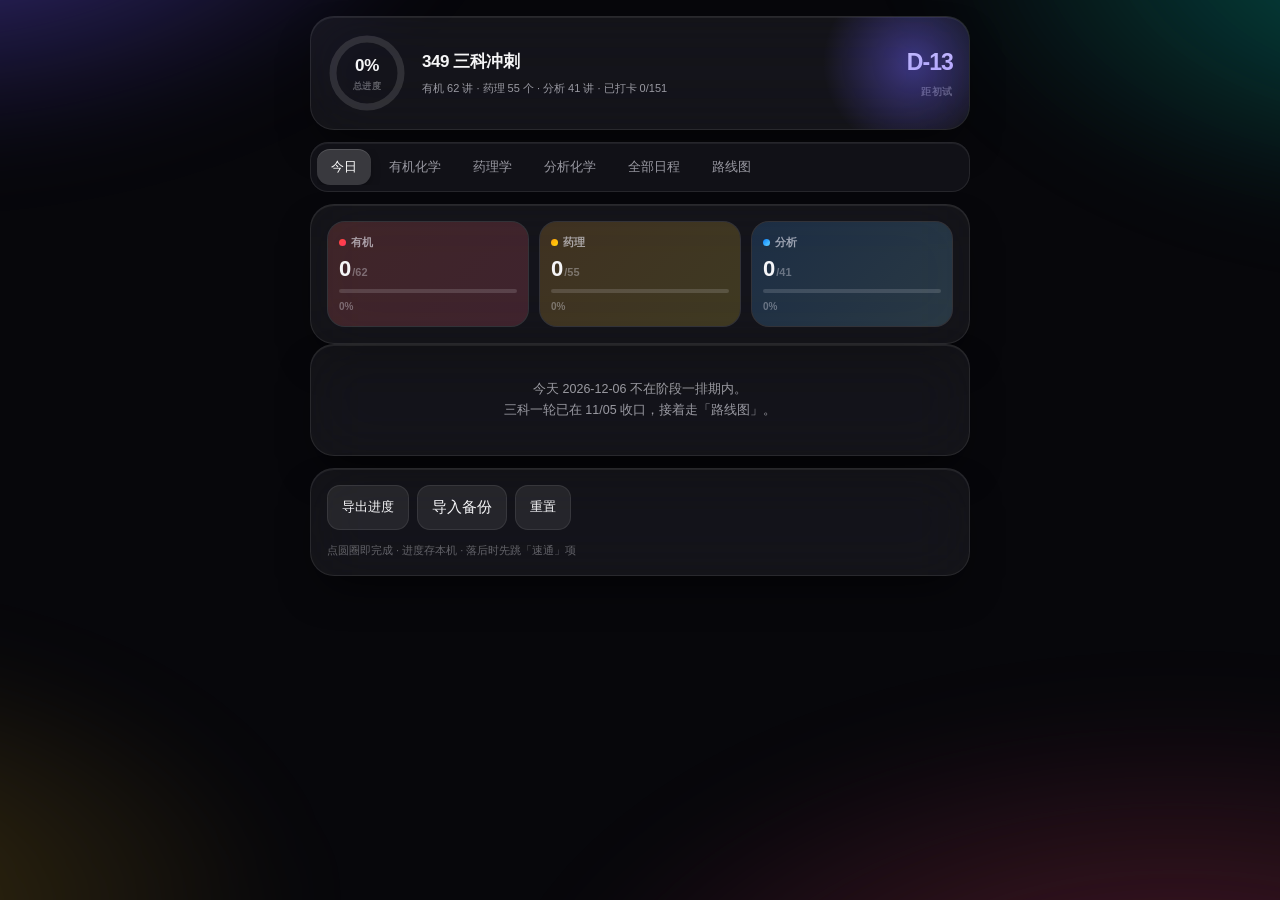
==== commit ededc359: "鉴别题专项页 + 11/02 插入 45min（替换 Z1）；阶段三登记 P2 素材；核酸降选看" ====
--- a/index.html
+++ b/index.html
@@ -253,7 +253,7 @@
         <span class="tag ${t.level==='必看'?'b':(t.level==='速通'?'s':'')}">${esc(t.level)}</span>
         <span class="tag">${esc(t.group)}</span>
         <span class="min">${esc(t.dur)}</span>
-        <a class="play" href="${t.url}" target="_blank" rel="noopener">B站</a>
+        <a class="play" href="${t.url}" target="_blank" rel="noopener">${/bilibili|b23\.tv/.test(t.url||'')?'B站':'打开'}</a>
       </div>
       ${t.note?`<div class="note">· ${esc(t.note)}</div>`:''}
     </div></div>`;
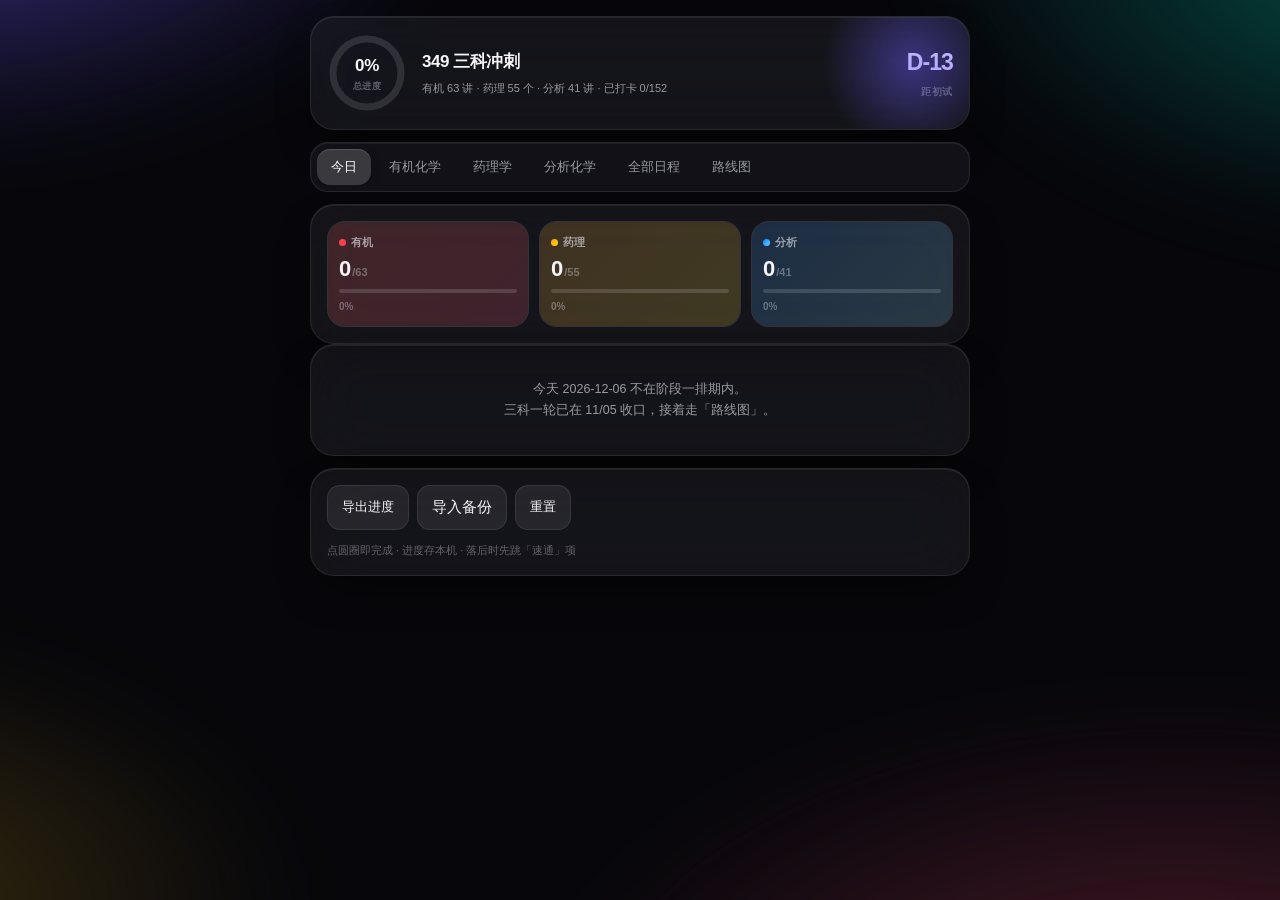
==== commit 70f3910a: "排期加载加固：iCloud/本地双缓存 + Pages→jsDelivr 双源，弱网不再白屏" ====
--- a/index.html
+++ b/index.html
@@ -378,10 +378,28 @@
 };
 document.getElementById('rst').onclick=()=>{if(confirm('清空打卡记录？建议先导出。')){S={done:{}};save();render();}};
 
-fetch('plan3.json').then(r=>r.json()).then(j=>{P=j;render();}).catch(()=>{
-  document.getElementById('view').innerHTML=
-    '<div class="card"><div class="empty">plan3.json 未加载：请用文件夹里的「启动打卡小组件.command」打开，或确认网页已完整上传。</div></div>';
-});
+/* 排期加载（2026-10-31 加固）：本地缓存先渲染 → 网络刷新 → jsDelivr 备用
+   以前单源 fetch + 弱网 8s 超时就白屏，现在只要拿到过一次就永远有内容可显示 */
+(function loadPlanWeb(){
+  const KEY='t349_plan';
+  const SRC=['plan3.json','https://cdn.jsdelivr.net/gh/1123user/349-checkin@main/plan3.json'];
+  const apply=j=>{
+    if(!j||!j.days||!j.days.length)return false;
+    P=j;
+    try{localStorage.setItem(KEY,JSON.stringify(j))}catch(_){}
+    render();return true;
+  };
+  try{const c=localStorage.getItem(KEY);if(c)apply(JSON.parse(c));}catch(_){}
+  (async()=>{
+    for(const u of SRC){
+      try{const r=await fetch(u,{cache:'no-cache'});if(apply(await r.json()))return;}catch(_){}
+    }
+    if(P&&P.days&&P.days.length)return;   /* 有缓存就静默，不打断阅读 */
+    document.getElementById('view').innerHTML=
+      '<div class="card"><div class="empty">排期还没加载成功：确认手机有网后下拉刷新一次；'+
+      '仍不行就在 Mac 上用文件夹里的「启动打卡小组件.command」打开。</div></div>';
+  })();
+})();
 
 /* iPhone 首次访问：引导加到主屏幕 */
 (function(){
